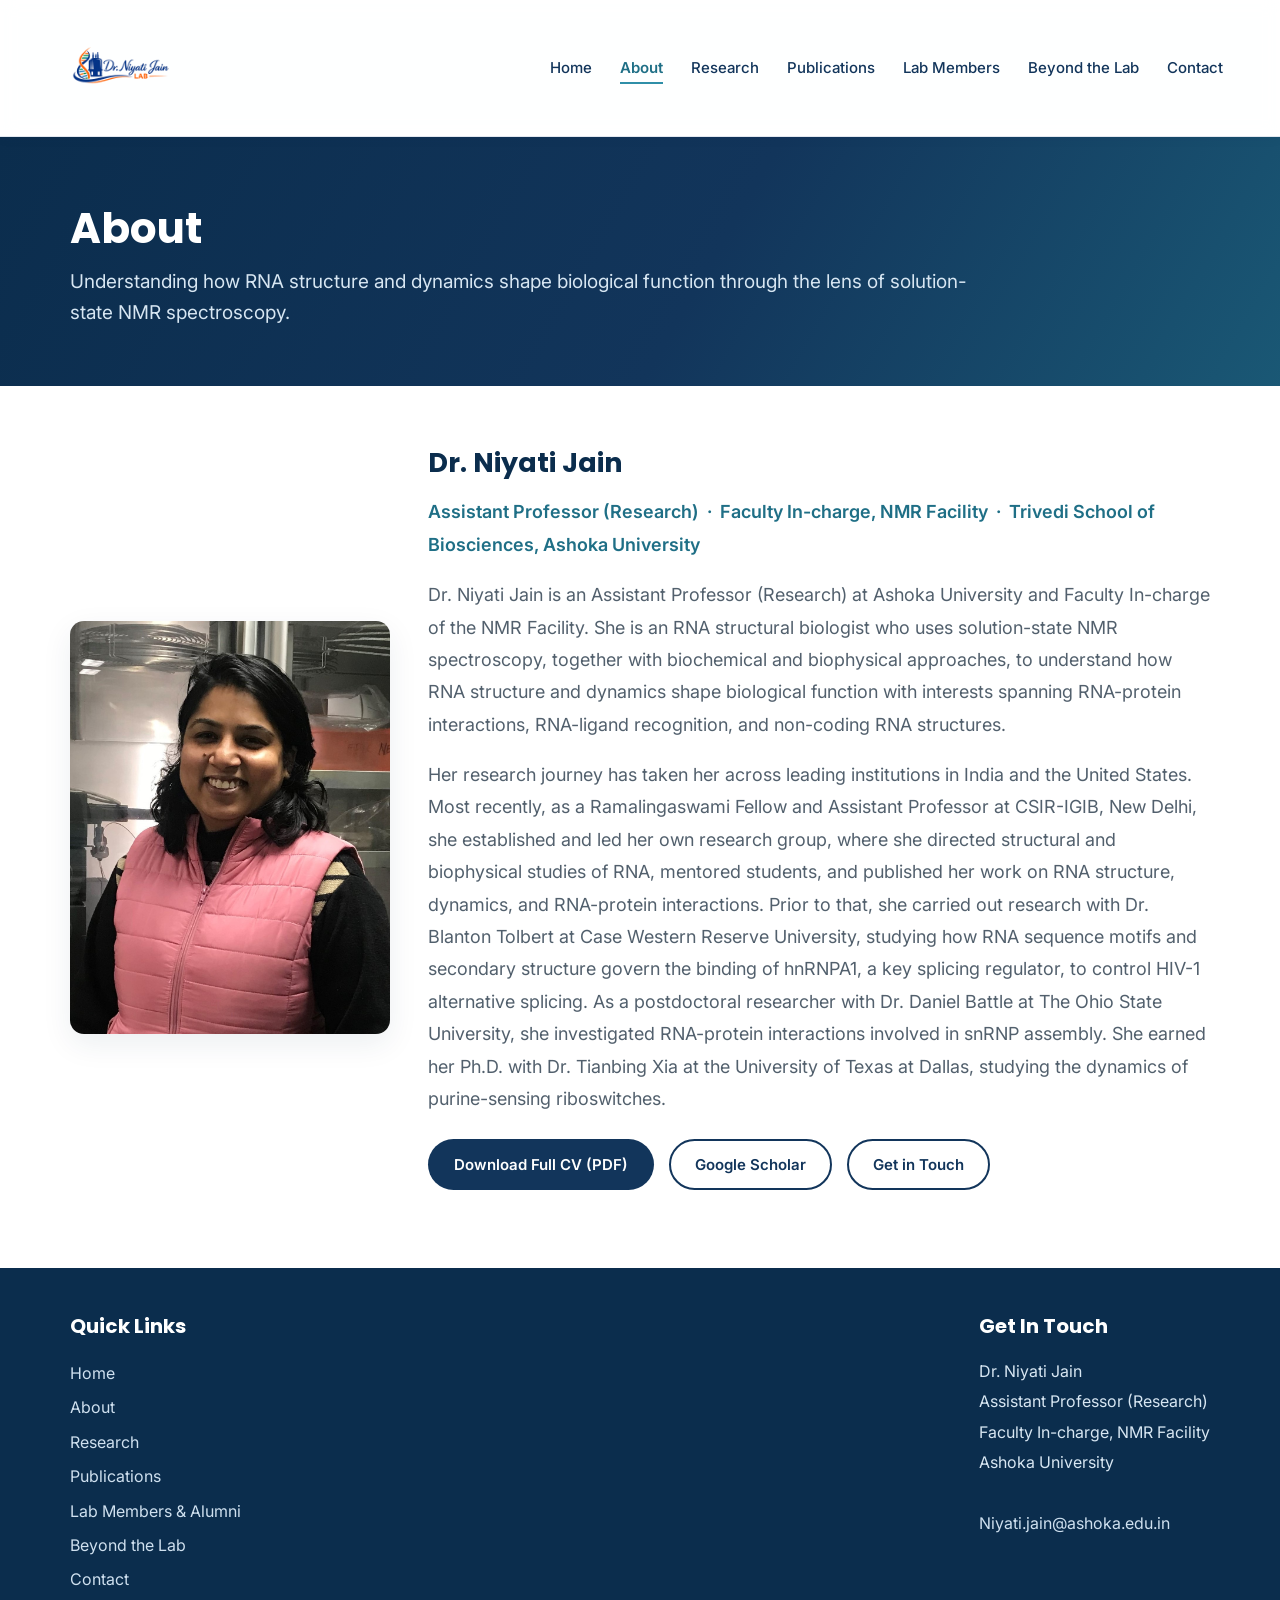
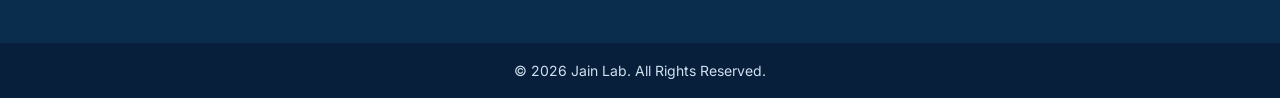
==== about.html @ 4490a468 "Home: keep structure left/side-by-side and make it responsively larger (up to 640px) Co-Authored-By:" ====
<!DOCTYPE html>
<html lang="en">

<head>
<meta charset="UTF-8">
<meta name="viewport" content="width=device-width, initial-scale=1.0">
<title>About | Jain Lab</title>
<meta name="description" content="About Dr. Niyati Jain, RNA structural biologist at Ashoka University using solution-state NMR spectroscopy to study RNA structure, dynamics, and RNA-protein interactions.">
<link rel="preconnect" href="https://fonts.googleapis.com">
<link rel="preconnect" href="https://fonts.gstatic.com" crossorigin>
<link href="https://fonts.googleapis.com/css2?family=Inter:wght@400;500;600&family=Poppins:wght@500;600;700&display=swap" rel="stylesheet">
<link rel="stylesheet" href="style.css?v=11">
</head>

<body>

<!-- TOP HEADER -->
<div class="top-header">
  <a class="logo" href="index.html"><img src="logo.png" alt="Jain Lab logo"></a>
  <nav class="navbar">
    <a href="index.html">Home</a>
    <a href="about.html" class="active">About</a>
    <a href="research.html">Research</a>
    <a href="publications.html">Publications</a>
    <a href="alumni.html">Lab Members</a>
    <a href="recreation.html">Beyond the Lab</a>
    <a href="contact.html">Contact</a>
  </nav>
</div>

<!-- PAGE HERO -->
<div class="page-hero">
  <h1>About</h1>
  <p>Understanding how RNA structure and dynamics shape biological function through the lens of solution-state NMR spectroscopy.</p>
</div>

<!-- PI PROFILE -->
<div class="section white">
  <div class="profile reveal">
    <img class="profile-photo" src="niyati.jpeg" alt="Dr. Niyati Jain">
    <div class="profile-text">
      <h2>Dr. Niyati Jain</h2>
      <p style="color:var(--accent-dark); font-weight:600; margin-top:-6px;">
        Assistant Professor (Research) &nbsp;·&nbsp; Faculty In-charge, NMR Facility &nbsp;·&nbsp;
        Trivedi School of Biosciences, Ashoka University
      </p>
      <p>
        Dr. Niyati Jain is an Assistant Professor (Research) at Ashoka University and Faculty In-charge
        of the NMR Facility. She is an RNA structural biologist who uses solution-state NMR spectroscopy,
        together with biochemical and biophysical approaches, to understand how RNA structure and dynamics
        shape biological function with interests spanning RNA-protein interactions, RNA-ligand recognition,
        and non-coding RNA structures.
      </p>
      <p>
        Her research journey has taken her across leading institutions in India and the United States.
        Most recently, as a Ramalingaswami Fellow and Assistant Professor at CSIR-IGIB, New Delhi, she
        established and led her own research group, where she directed structural and biophysical studies
        of RNA, mentored students, and published her work on RNA structure, dynamics, and RNA-protein
        interactions. Prior to that, she carried out research with Dr. Blanton Tolbert at Case Western
        Reserve University, studying how RNA sequence motifs and secondary structure govern the binding
        of hnRNPA1, a key splicing regulator, to control HIV-1 alternative splicing. As a postdoctoral
        researcher with Dr. Daniel Battle at The Ohio State University, she investigated RNA-protein
        interactions involved in snRNP assembly. She earned her Ph.D. with Dr. Tianbing Xia at the
        University of Texas at Dallas, studying the dynamics of purine-sensing riboswitches.
      </p>
      <p style="margin-top:24px;">
        <a class="btn" href="Niyati_Jain_CV.pdf" target="_blank" rel="noopener">Download Full CV (PDF)</a>
        &nbsp;
        <a class="btn-outline" href="https://scholar.google.com/citations?user=J4dXXCsAAAAJ&hl=en" target="_blank" rel="noopener">Google Scholar</a>
        &nbsp;
        <a class="btn-outline" href="contact.html">Get in Touch</a>
      </p>
    </div>
  </div>
</div>

<!-- FOOTER -->
<div class="footer">
  <div class="footer-inner">
    <div class="links" style="min-width:200px;">
      <h2>Quick Links</h2>
      <a href="index.html">Home</a>
      <a href="about.html">About</a>
      <a href="research.html">Research</a>
      <a href="publications.html">Publications</a>
      <a href="alumni.html">Lab Members &amp; Alumni</a>
      <a href="recreation.html">Beyond the Lab</a>
      <a href="contact.html">Contact</a>
    </div>
    <div style="max-width:420px;">
      <h2>Get In Touch</h2>
      <p style="line-height:1.9;">
        Dr. Niyati Jain<br>
        Assistant Professor (Research)<br>
        Faculty In-charge, NMR Facility<br>
        Ashoka University<br><br>
        <a href="mailto:Niyati.jain@ashoka.edu.in">Niyati.jain@ashoka.edu.in</a>
      </p>
    </div>
  </div>
</div>

<div class="copyright">© 2026 Jain Lab. All Rights Reserved.</div>

<script src="main.js"></script>
</body>
</html>
---- style.css ----
/* ============================================================
   JAIN Lab — Shared Stylesheet
   RNA Structural Biology | NMR Spectroscopy
   ============================================================ */

:root {
  --navy: #0b2d4d;
  --navy-2: #12355b;
  --deep: #071f3a;
  --accent: #2f8fa8;
  --accent-dark: #1f6f86;
  --bg: #f5f8fb;
  --card: #ffffff;
  --soft: #eef6f8;
  --line: #e2e8f0;
  --text: #1f2933;
  --muted: #52606d;
  --shadow: 0 10px 30px rgba(11, 45, 77, 0.08);
  --shadow-hover: 0 18px 40px rgba(11, 45, 77, 0.16);
  --radius: 14px;
}

* {
  box-sizing: border-box;
}

html {
  scroll-behavior: smooth;
}

body {
  font-family: 'Inter', 'Segoe UI', Arial, Helvetica, sans-serif;
  margin: 0;
  background-color: var(--bg);
  color: var(--text);
  line-height: 1.65;
  -webkit-font-smoothing: antialiased;
}

h1, h2, h3 {
  font-family: 'Poppins', 'Inter', 'Segoe UI', sans-serif;
  color: var(--navy);
  line-height: 1.25;
}

a {
  color: var(--accent-dark);
  transition: color 0.2s ease;
}

a:hover {
  color: var(--navy);
}

img {
  max-width: 100%;
}

/* -------------------- HEADER / NAV -------------------- */

.top-header {
  background-color: rgba(255, 255, 255, 0.92);
  backdrop-filter: saturate(180%) blur(8px);
  padding: 14px 45px;
  display: flex;
  align-items: center;
  justify-content: space-between;
  border-bottom: 1px solid var(--line);
  position: sticky;
  top: 0;
  z-index: 100;
  box-shadow: 0 2px 12px rgba(11, 45, 77, 0.04);
}

.top-header .logo img {
  height: 108px;
  width: auto;
  display: block;
}

.navbar {
  font-size: 15px;
  font-weight: 500;
  display: flex;
  flex-wrap: wrap;
  align-items: center;
  gap: 4px;
}

.navbar a {
  color: var(--navy-2);
  text-decoration: none;
  padding: 8px 12px;
  border-radius: 8px;
  position: relative;
  transition: color 0.2s ease, background 0.2s ease;
}

.navbar a::after {
  content: "";
  position: absolute;
  left: 12px;
  right: 12px;
  bottom: 4px;
  height: 2px;
  background: var(--accent);
  transform: scaleX(0);
  transform-origin: left;
  transition: transform 0.25s ease;
}

.navbar a:hover {
  color: var(--accent-dark);
}

.navbar a:hover::after,
.navbar a.active::after {
  transform: scaleX(1);
}

.navbar a.active {
  color: var(--accent-dark);
  font-weight: 600;
}

/* -------------------- HERO -------------------- */

.hero {
  background-image: linear-gradient(rgba(7, 31, 58, 0.78), rgba(7, 31, 58, 0.72)), url('nmr-background.jpeg');
  background-size: cover;
  background-position: center;
  color: white;
  padding: 130px 70px;
}

.hero h1 {
  margin: 0 0 18px;
  line-height: 1;
  font-weight: 400;
  white-space: nowrap;
}

/* "Jain" and "Lab" — same elegant white script, matching the logo lettering */
.hero h1 .script,
.hero h1 .lab {
  font-family: 'Great Vibes', cursive;
  font-size: clamp(70px, 12vw, 128px);
  font-weight: 400;
  color: #ffffff;
  text-shadow: 0 3px 16px rgba(0, 0, 0, 0.45);
}

.hero h1 .lab {
  margin-left: 12px;
}

/* Only "Jain Lab" inside the welcome heading uses the script; text stays navy */
.script-name {
  font-family: 'Great Vibes', cursive;
  font-weight: 400;
  font-size: 1.35em;
}

.hero h2 {
  font-size: 26px;
  font-weight: 400;
  color: #d7e6f2;
  margin: 0 0 22px;
}

.hero p {
  font-size: 21px;
  max-width: 850px;
  line-height: 1.75;
  color: #eaf2f9;
}

/* Compact hero for interior pages */

.page-hero {
  background: linear-gradient(120deg, var(--navy) 0%, var(--navy-2) 55%, var(--accent-dark) 130%);
  color: white;
  padding: 66px 70px 58px;
}

.page-hero h1 {
  color: white;
  font-size: 42px;
  margin: 0 0 10px;
}

.page-hero p {
  color: #d7e6f2;
  font-size: 19px;
  max-width: 900px;
  margin: 0;
}

/* -------------------- LAYOUT / SECTIONS -------------------- */

.section {
  padding: 60px 70px;
}

.section.white {
  background: var(--card);
}

.section-title {
  font-size: 30px;
  margin: 0 0 8px;
  display: inline-block;
}

.section-title::after {
  content: "";
  display: block;
  width: 60px;
  height: 4px;
  border-radius: 4px;
  background: var(--accent);
  margin-top: 10px;
}

.main-layout {
  display: flex;
  gap: 40px;
  padding: 65px 70px;
  background-color: var(--card);
  align-items: flex-start;
}

.main-content {
  flex: 1;
  min-width: 0;
}

/* -------------------- WELCOME / PROFILE -------------------- */

.profile {
  display: flex;
  gap: 38px;
  align-items: center;
  flex-wrap: wrap;
}

.profile-photo {
  width: 320px;
  border-radius: var(--radius);
  box-shadow: var(--shadow);
  flex-shrink: 0;
}

/* Rotating molecular structure that replaces the homepage photo */
.profile-structure {
  width: clamp(380px, 42vw, 640px);
  max-width: 100%;
  border-radius: var(--radius);
  box-shadow: var(--shadow);
  flex-shrink: 0;
  background: #ffffff;
  display: block;
}

.profile-text {
  flex: 1;
  min-width: 260px;
  font-size: 18px;
  line-height: 1.8;
  color: var(--muted);
}

.profile-text h2 {
  color: var(--navy);
  margin-top: 0;
}

/* -------------------- NEWS SIDEBAR -------------------- */

.news-sidebar {
  width: 320px;
  flex-shrink: 0;
  background: linear-gradient(180deg, var(--soft), #ffffff);
  border-top: 5px solid var(--accent);
  padding: 26px;
  border-radius: var(--radius);
  box-shadow: var(--shadow);
  position: sticky;
  top: 100px;
}

.news-sidebar h2 {
  margin-top: 0;
  color: var(--navy);
  font-size: 22px;
}

.news-item {
  margin-bottom: 20px;
  padding-bottom: 18px;
  border-bottom: 1px solid #d5e6ee;
}

.news-item:last-child {
  border-bottom: none;
  margin-bottom: 0;
  padding-bottom: 0;
}

.news-item h3 {
  margin: 0 0 6px;
  font-size: 17px;
  color: var(--navy);
}

.news-item p {
  font-size: 15px;
  line-height: 1.6;
  margin: 0;
  color: var(--muted);
}

/* -------------------- CARDS -------------------- */

.card-container {
  display: flex;
  flex-wrap: wrap;
  gap: 26px;
  margin-top: 28px;
}

.research-card {
  background: var(--card);
  padding: 28px;
  width: 285px;
  border-radius: var(--radius);
  border: 1px solid var(--line);
  box-shadow: var(--shadow);
  transition: transform 0.25s ease, box-shadow 0.25s ease;
  position: relative;
  overflow: hidden;
}

.research-card::before {
  content: "";
  position: absolute;
  top: 0;
  left: 0;
  width: 100%;
  height: 4px;
  background: linear-gradient(90deg, var(--accent), var(--navy-2));
}

.research-card:hover {
  transform: translateY(-6px);
  box-shadow: var(--shadow-hover);
}

.research-card h3 {
  margin-top: 6px;
  color: var(--navy);
}

.research-card p {
  color: var(--muted);
  font-size: 15.5px;
  margin-bottom: 0;
}

/* -------------------- PEOPLE / MEMBER CARDS -------------------- */

.people-grid {
  display: flex;
  flex-wrap: wrap;
  gap: 30px;
  margin-top: 26px;
}

.member-card {
  width: 230px;
  text-align: center;
  background: var(--card);
  border-radius: var(--radius);
  border: 1px solid var(--line);
  box-shadow: var(--shadow);
  padding: 26px 20px 22px;
  transition: transform 0.25s ease, box-shadow 0.25s ease;
}

.member-card:hover {
  transform: translateY(-6px);
  box-shadow: var(--shadow-hover);
}

.member-card img {
  width: 150px;
  height: 150px;
  object-fit: cover;
  border-radius: 50%;
  border: 4px solid var(--soft);
  box-shadow: 0 6px 18px rgba(11, 45, 77, 0.15);
}

.member-card h3 {
  margin: 16px 0 6px;
  font-size: 18px;
  color: var(--navy);
}

.member-card p {
  font-size: 14px;
  color: var(--muted);
  margin: 0;
  line-height: 1.55;
}

/* -------------------- GALLERY (recreation) -------------------- */

.gallery {
  display: grid;
  grid-template-columns: repeat(auto-fill, minmax(300px, 1fr));
  gap: 30px;
  margin-top: 30px;
}

.gallery-card {
  background: var(--card);
  border-radius: var(--radius);
  border: 1px solid var(--line);
  box-shadow: var(--shadow);
  overflow: hidden;
  transition: transform 0.25s ease, box-shadow 0.25s ease;
}

.gallery-card:hover {
  transform: translateY(-6px);
  box-shadow: var(--shadow-hover);
}

.gallery-card .photo {
  width: 100%;
  height: 240px;
  object-fit: cover;
  display: block;
}

.gallery-card .caption {
  padding: 20px 22px 24px;
}

.gallery-card .caption h3 {
  margin: 0 0 8px;
  font-size: 19px;
  color: var(--navy);
}

.gallery-card .caption p {
  margin: 0;
  color: var(--muted);
  font-size: 15px;
}

/* -------------------- PUBLICATIONS -------------------- */

.pub-item {
  background: var(--card);
  border: 1px solid var(--line);
  border-left: 5px solid var(--accent);
  border-radius: 12px;
  box-shadow: var(--shadow);
  padding: 24px 28px;
  margin-bottom: 22px;
  transition: box-shadow 0.25s ease, transform 0.25s ease;
}

.pub-item:hover {
  transform: translateX(4px);
  box-shadow: var(--shadow-hover);
}

.pub-item h3 {
  margin: 0 0 8px;
  font-size: 19px;
}

.pub-item .authors {
  color: var(--muted);
  font-size: 15px;
  margin: 0 0 6px;
}

.pub-item .venue {
  color: var(--accent-dark);
  font-weight: 600;
  font-size: 14px;
  margin: 0;
}

/* -------------------- BUTTONS -------------------- */

.btn {
  display: inline-block;
  background: var(--navy-2);
  color: white !important;
  padding: 12px 26px;
  border-radius: 30px;
  text-decoration: none;
  font-weight: 600;
  font-size: 15px;
  transition: background 0.2s ease, transform 0.2s ease;
}

.btn:hover {
  background: var(--accent-dark);
  transform: translateY(-2px);
}

.btn-outline {
  display: inline-block;
  border: 2px solid var(--navy-2);
  color: var(--navy-2) !important;
  padding: 10px 24px;
  border-radius: 30px;
  text-decoration: none;
  font-weight: 600;
  font-size: 15px;
  transition: all 0.2s ease;
}

.btn-outline:hover {
  background: var(--navy-2);
  color: white !important;
}

/* -------------------- CONTACT -------------------- */

.contact-grid {
  display: flex;
  flex-wrap: wrap;
  gap: 40px;
  margin-top: 30px;
}

.contact-card {
  flex: 1;
  min-width: 300px;
  background: var(--card);
  border: 1px solid var(--line);
  border-radius: var(--radius);
  box-shadow: var(--shadow);
  padding: 30px 32px;
}

.contact-card h3 {
  margin-top: 0;
  color: var(--navy);
}

.contact-card p {
  color: var(--muted);
  line-height: 1.8;
}

.social-links a {
  display: inline-block;
  margin-right: 14px;
  margin-top: 10px;
  padding: 9px 18px;
  border-radius: 24px;
  background: var(--soft);
  color: var(--navy-2);
  text-decoration: none;
  font-weight: 600;
  font-size: 14px;
  transition: all 0.2s ease;
}

.social-links a:hover {
  background: var(--navy-2);
  color: white;
}

/* Social links inside the dark footer: blend with the navy background */
.footer .social-links a {
  background: rgba(255, 255, 255, 0.10);
  color: #ffffff;
  border: 1px solid rgba(255, 255, 255, 0.22);
}

.footer .social-links a:hover {
  background: #ffffff;
  color: var(--navy);
  text-decoration: none;
}

/* -------------------- FOOTER -------------------- */

.footer {
  background-color: var(--navy);
  color: #d7e6f2;
  padding: 46px 70px;
}

.footer-inner {
  display: flex;
  justify-content: space-between;
  flex-wrap: wrap;
  gap: 45px;
}

.footer h2 {
  color: white;
  font-size: 20px;
  margin-top: 0;
}

.footer a {
  color: #cfe0ef;
  text-decoration: none;
}

.footer a:hover {
  color: white;
  text-decoration: underline;
}

.footer .links a {
  display: block;
  padding: 4px 0;
}

.copyright {
  background-color: var(--deep);
  color: #cfe0ef;
  padding: 16px;
  text-align: center;
  font-size: 14px;
}

/* -------------------- REVEAL ANIMATION -------------------- */

.reveal {
  opacity: 0;
  transform: translateY(24px);
  transition: opacity 0.6s ease, transform 0.6s ease;
}

.reveal.visible {
  opacity: 1;
  transform: translateY(0);
}

/* -------------------- RESPONSIVE -------------------- */

@media screen and (max-width: 900px) {
  .top-header {
    flex-direction: column;
    align-items: center;
    gap: 12px;
    padding: 14px 20px;
  }

  .navbar {
    justify-content: center;
  }

  .hero {
    padding: 90px 28px;
  }

  .hero h1 {
    font-size: 40px;
  }

  .hero h2 {
    font-size: 21px;
  }

  .hero p {
    font-size: 18px;
  }

  .page-hero,
  .section,
  .main-layout,
  .footer {
    padding-left: 26px;
    padding-right: 26px;
  }

  .main-layout {
    flex-direction: column;
  }

  .news-sidebar {
    width: 100%;
    position: relative;
    top: 0;
  }

  .profile {
    justify-content: center;
    text-align: center;
  }
}

@media screen and (max-width: 480px) {
  .hero h1 {
    font-size: 32px;
  }

  .research-card,
  .member-card {
    width: 100%;
  }
}
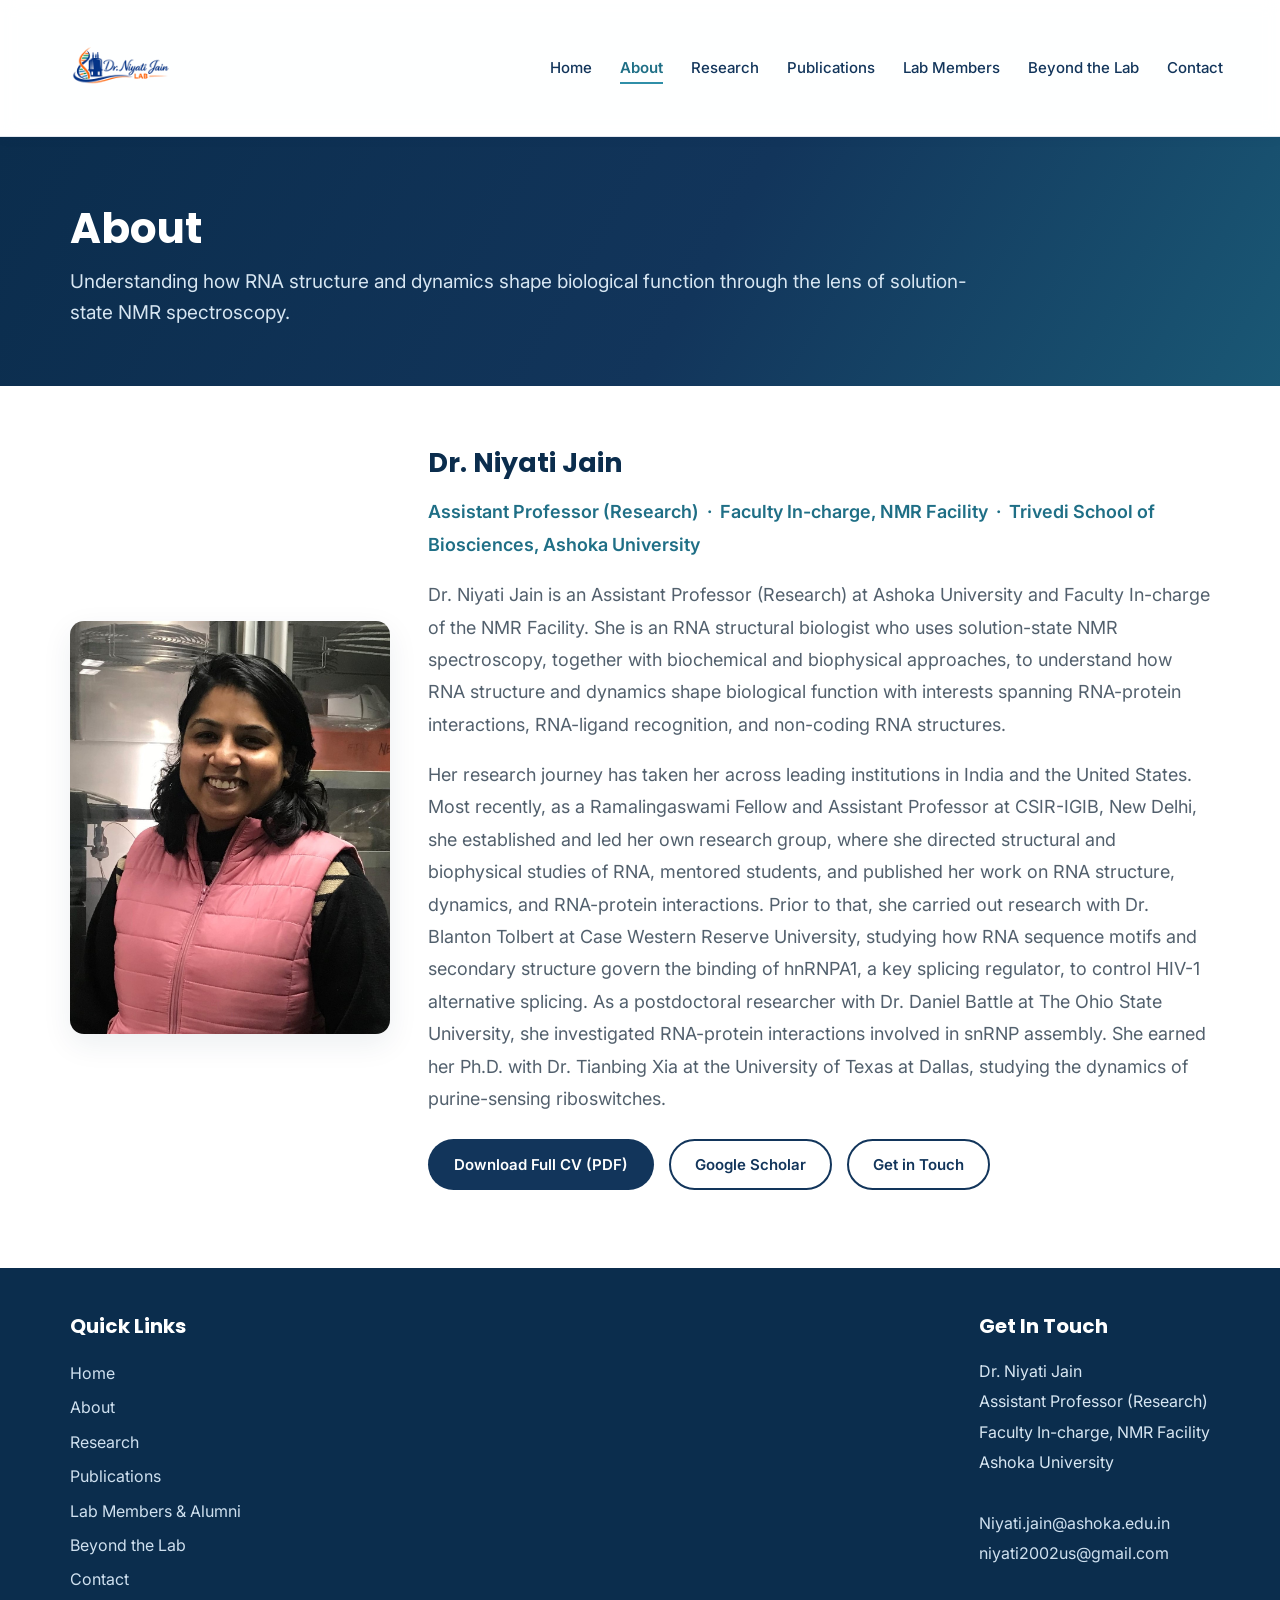
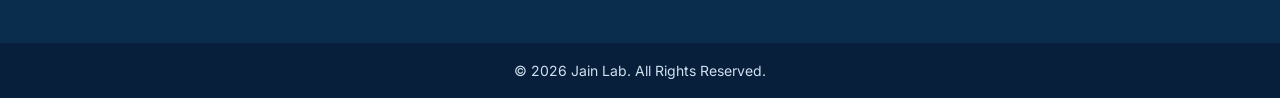
==== commit bbad3b8e: "Footer Get In Touch: add niyati2002us@gmail.com on all pages Co-Authored-By: Claude Opus 4.8 <norepl" ====
--- a/about.html
+++ b/about.html
@@ -9,7 +9,7 @@
 <link rel="preconnect" href="https://fonts.googleapis.com">
 <link rel="preconnect" href="https://fonts.gstatic.com" crossorigin>
 <link href="https://fonts.googleapis.com/css2?family=Inter:wght@400;500;600&family=Poppins:wght@500;600;700&display=swap" rel="stylesheet">
-<link rel="stylesheet" href="style.css?v=11">
+<link rel="stylesheet" href="style.css?v=13">
 </head>
 
 <body>
@@ -94,7 +94,8 @@
         Assistant Professor (Research)<br>
         Faculty In-charge, NMR Facility<br>
         Ashoka University<br><br>
-        <a href="mailto:Niyati.jain@ashoka.edu.in">Niyati.jain@ashoka.edu.in</a>
+        <a href="mailto:Niyati.jain@ashoka.edu.in">Niyati.jain@ashoka.edu.in</a><br>
+        <a href="mailto:niyati2002us@gmail.com">niyati2002us@gmail.com</a>
       </p>
     </div>
   </div>
--- a/style.css
+++ b/style.css
@@ -253,7 +253,10 @@
 
 /* Rotating molecular structure that replaces the homepage photo */
 .profile-structure {
-  width: clamp(380px, 42vw, 640px);
+  width: clamp(360px, 38vw, 640px);
+  aspect-ratio: 5 / 5;
+  object-fit: cover;
+  object-position: center;
   max-width: 100%;
   border-radius: var(--radius);
   box-shadow: var(--shadow);
@@ -262,9 +265,21 @@
   display: block;
 }
 
+/* Keep structure left + text right on desktop; stack only on narrower screens */
+@media screen and (max-width: 1100px) {
+  .profile {
+    flex-direction: column;
+    text-align: center;
+  }
+  .profile-structure {
+    width: 100%;
+    max-width: 480px;
+  }
+}
+
 .profile-text {
   flex: 1;
-  min-width: 260px;
+  min-width: 0;
   font-size: 18px;
   line-height: 1.8;
   color: var(--muted);
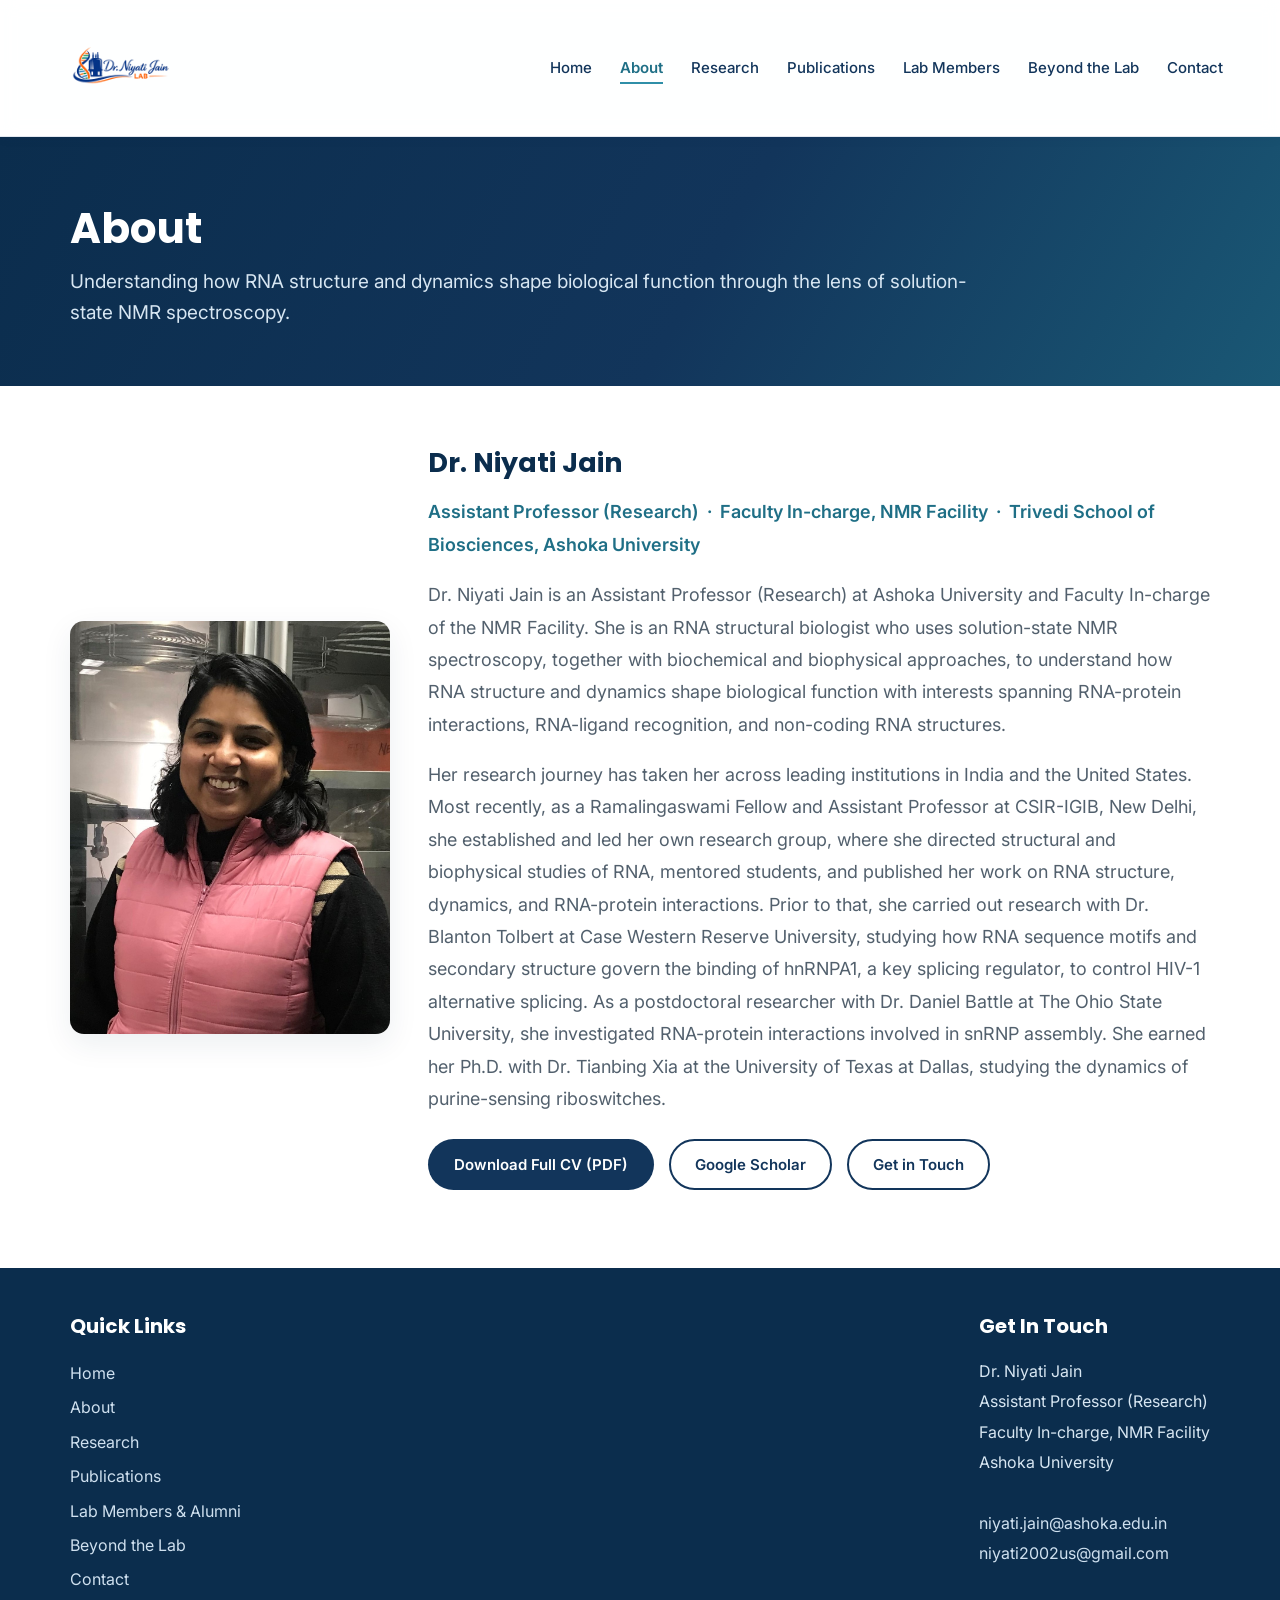
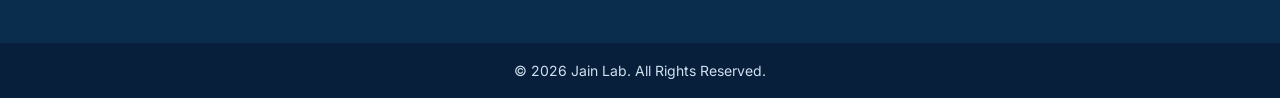
==== commit dda147d7: "Contact: "collaborations and use"; lowercase Ashoka email to niyati.jain@... Co-Authored-By: Claude " ====
--- a/about.html
+++ b/about.html
@@ -94,7 +94,7 @@
         Assistant Professor (Research)<br>
         Faculty In-charge, NMR Facility<br>
         Ashoka University<br><br>
-        <a href="mailto:Niyati.jain@ashoka.edu.in">Niyati.jain@ashoka.edu.in</a><br>
+        <a href="mailto:niyati.jain@ashoka.edu.in">niyati.jain@ashoka.edu.in</a><br>
         <a href="mailto:niyati2002us@gmail.com">niyati2002us@gmail.com</a>
       </p>
     </div>
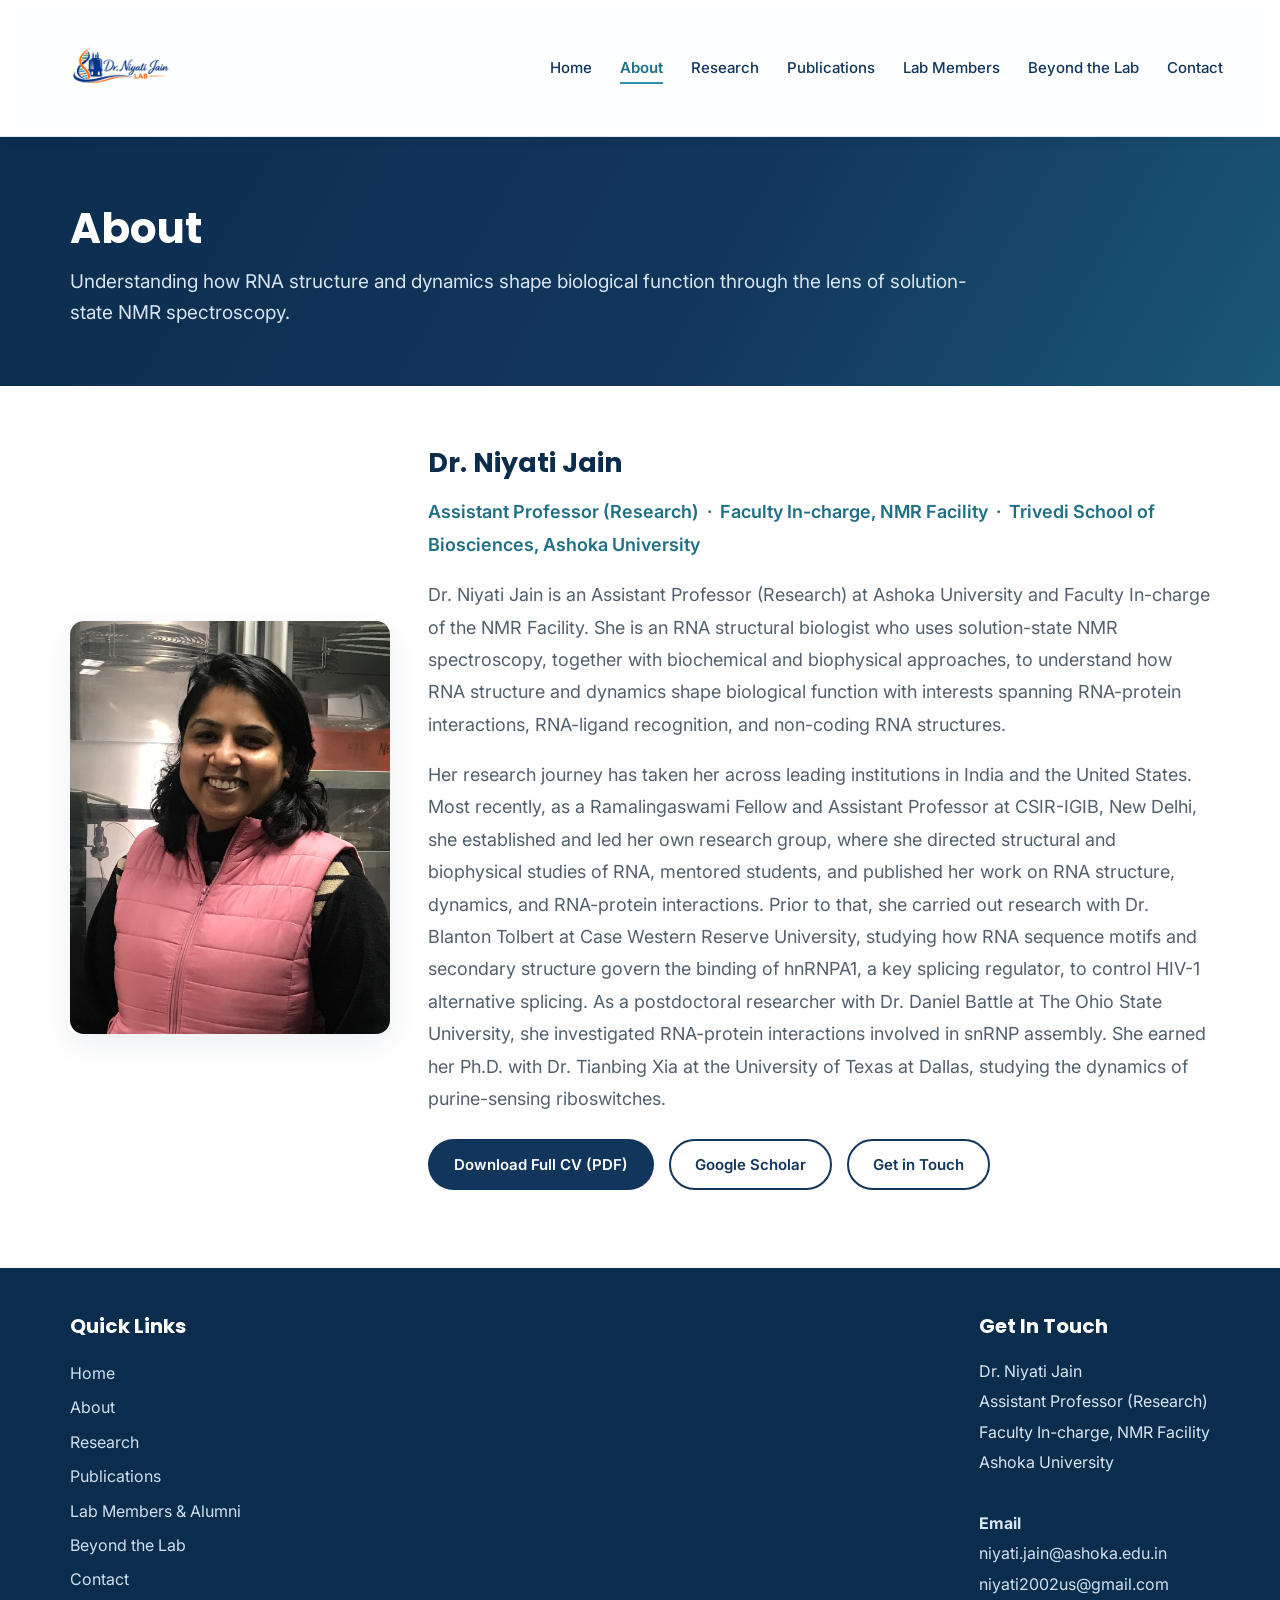
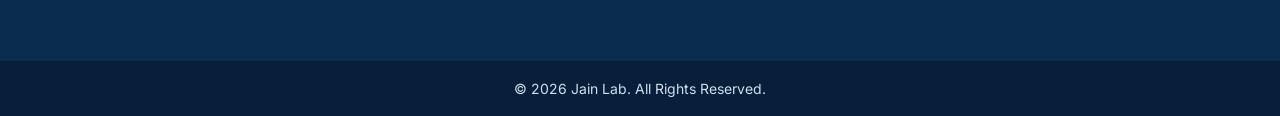
==== commit 847a16ce: "Footer: add "Email" label above the email addresses on all pages Co-Authored-By: Claude Opus 4.8 <no" ====
--- a/about.html
+++ b/about.html
@@ -94,6 +94,7 @@
         Assistant Professor (Research)<br>
         Faculty In-charge, NMR Facility<br>
         Ashoka University<br><br>
+        <strong>Email</strong><br>
         <a href="mailto:niyati.jain@ashoka.edu.in">niyati.jain@ashoka.edu.in</a><br>
         <a href="mailto:niyati2002us@gmail.com">niyati2002us@gmail.com</a>
       </p>
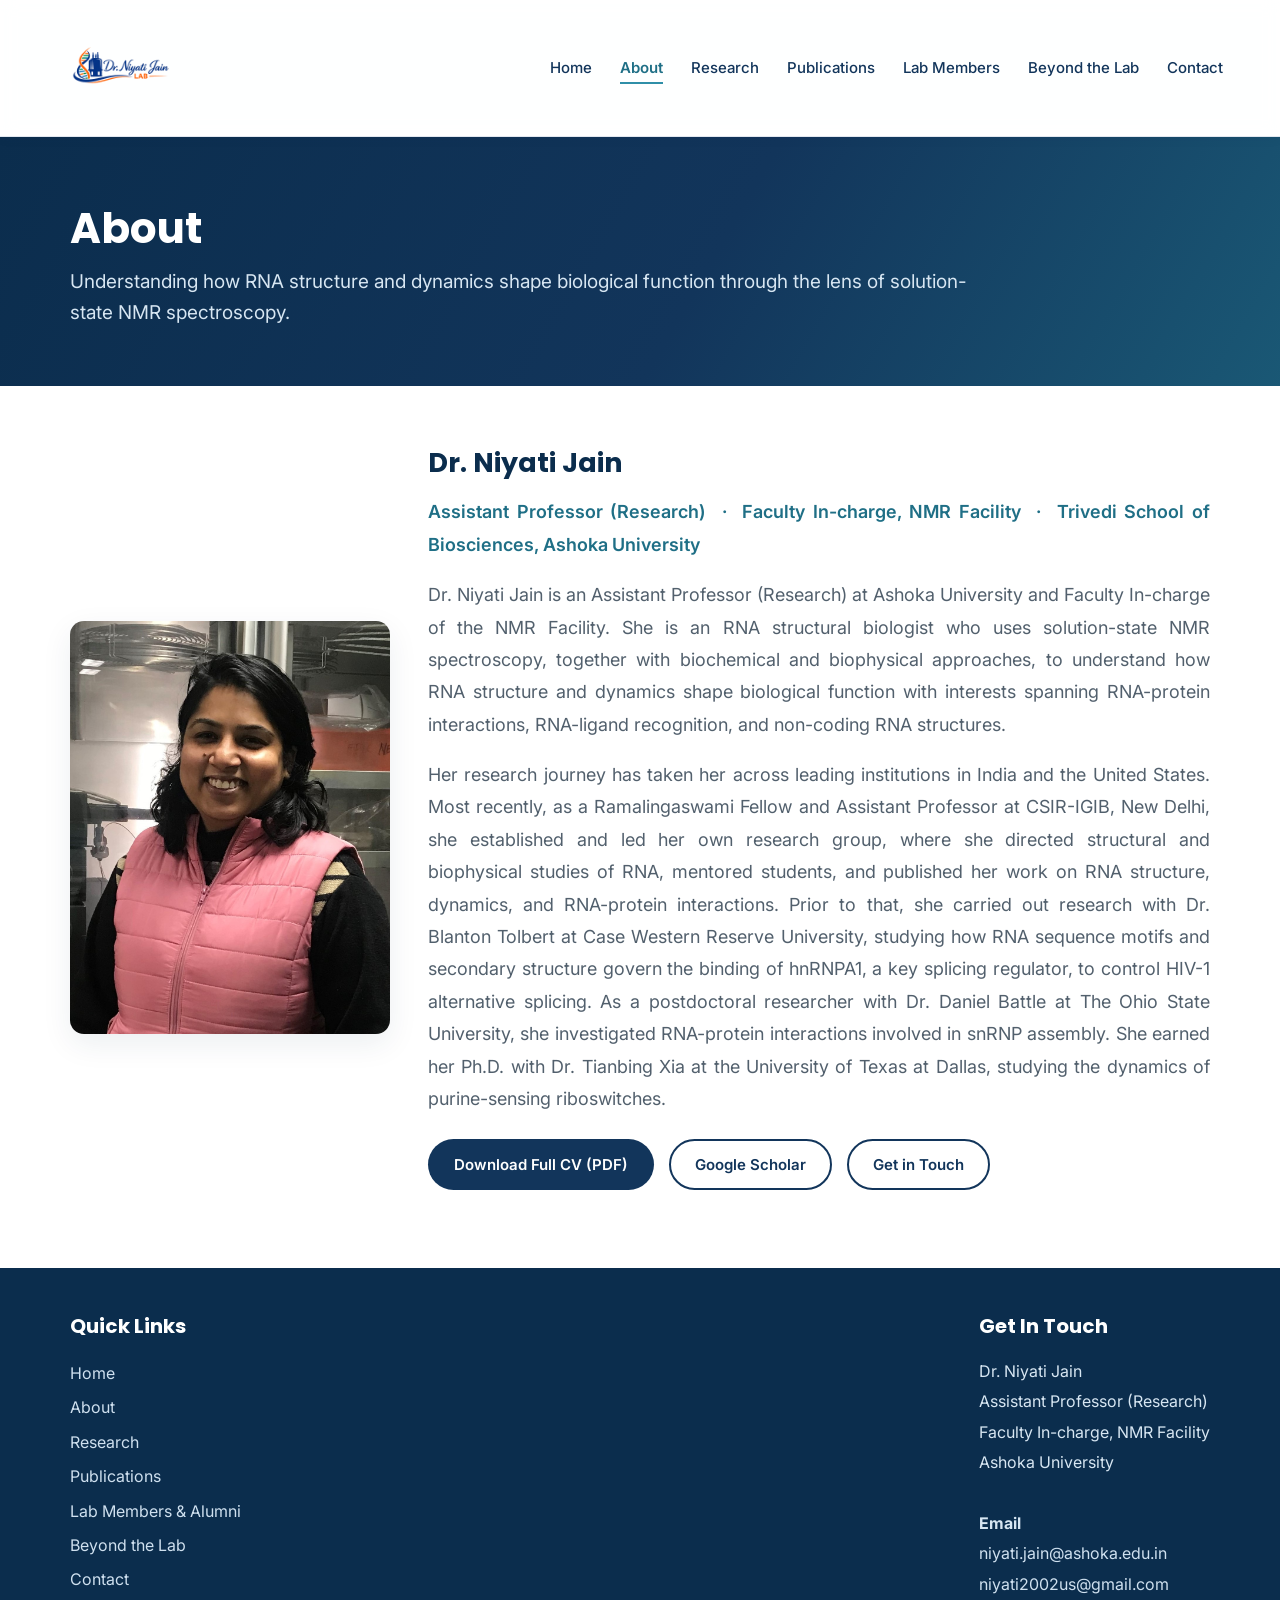
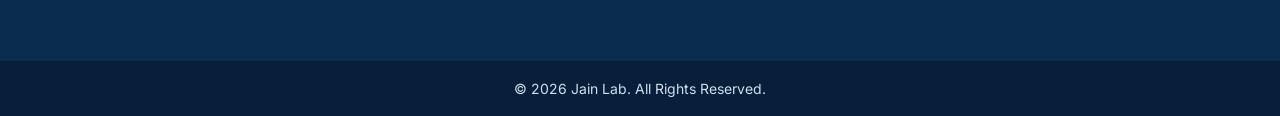
==== commit 84987e3f: "Home: justify the welcome paragraphs (Word-style alignment) Co-Authored-By: Claude Opus 4.8 <noreply" ====
--- a/about.html
+++ b/about.html
@@ -9,7 +9,7 @@
 <link rel="preconnect" href="https://fonts.googleapis.com">
 <link rel="preconnect" href="https://fonts.gstatic.com" crossorigin>
 <link href="https://fonts.googleapis.com/css2?family=Inter:wght@400;500;600&family=Poppins:wght@500;600;700&display=swap" rel="stylesheet">
-<link rel="stylesheet" href="style.css?v=13">
+<link rel="stylesheet" href="style.css?v=14">
 </head>
 
 <body>
--- a/style.css
+++ b/style.css
@@ -285,6 +285,10 @@
   color: var(--muted);
 }
 
+.profile-text p {
+  text-align: justify;
+}
+
 .profile-text h2 {
   color: var(--navy);
   margin-top: 0;
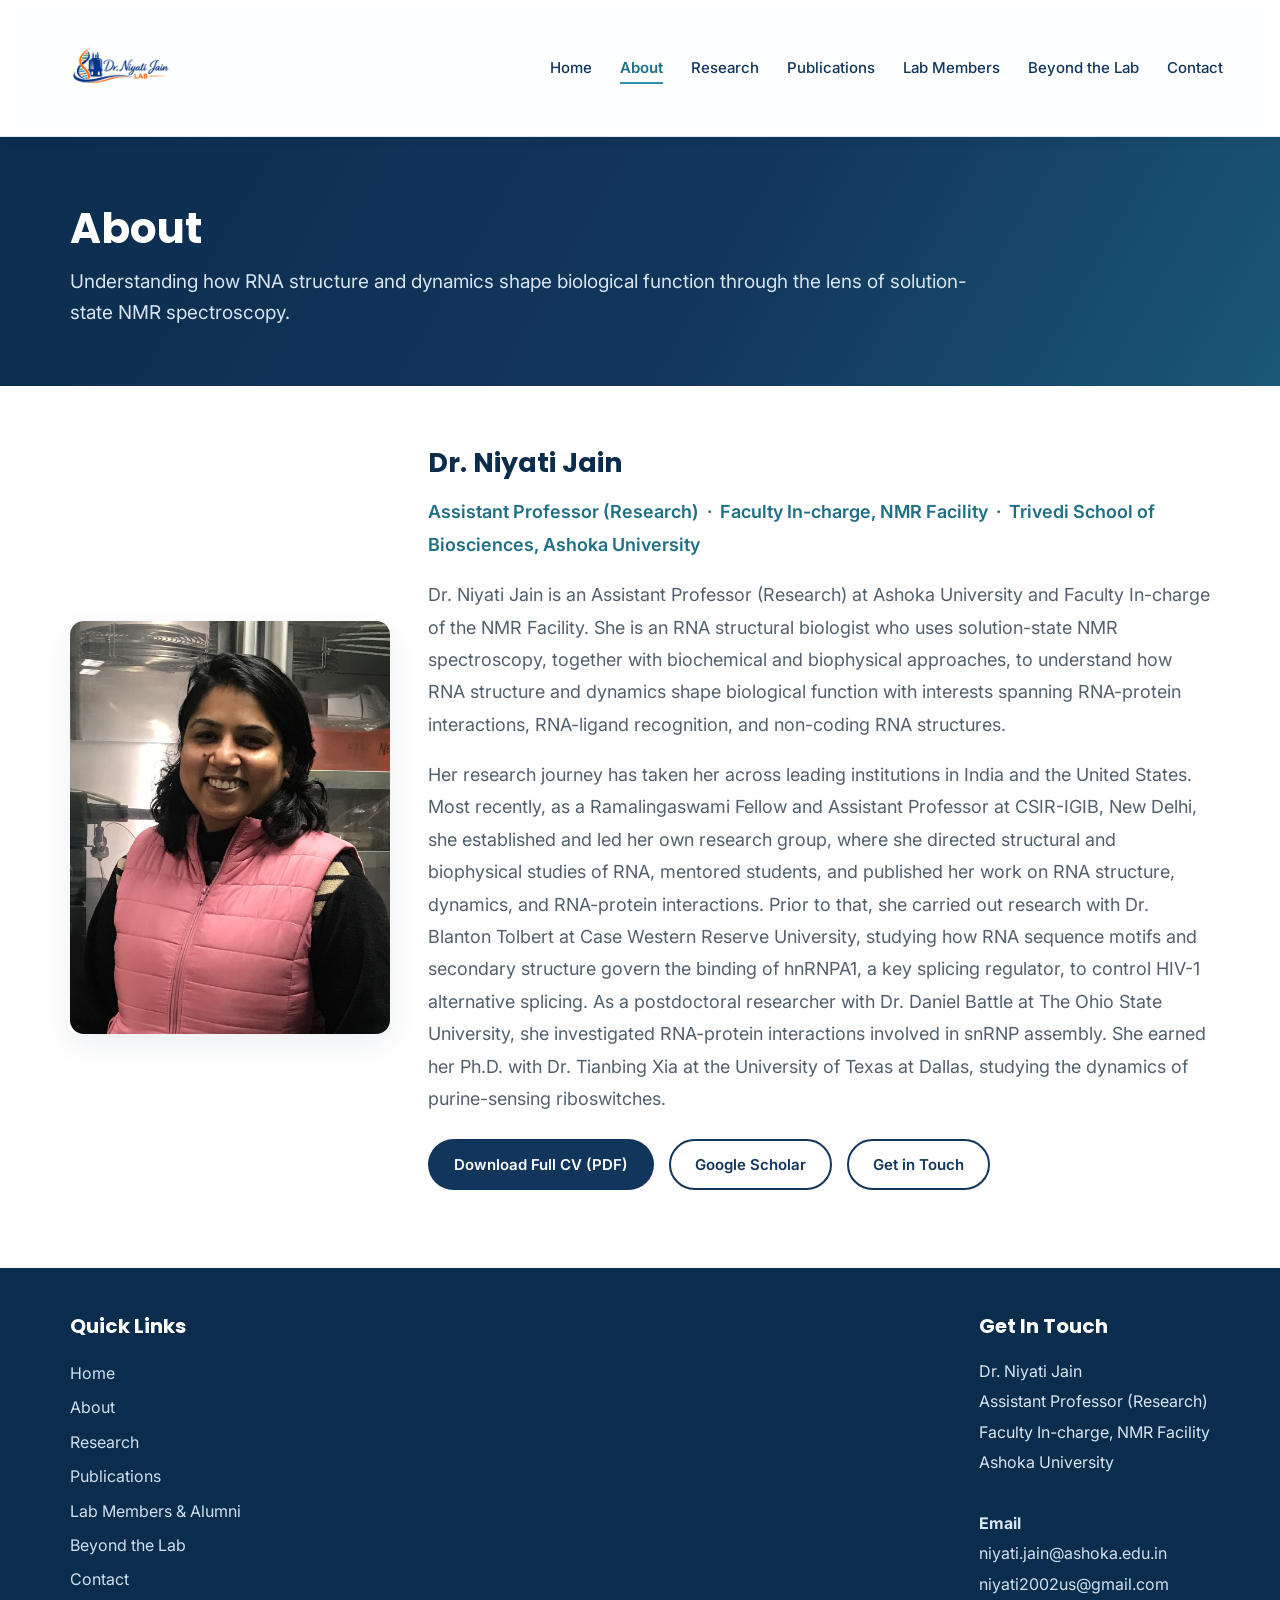
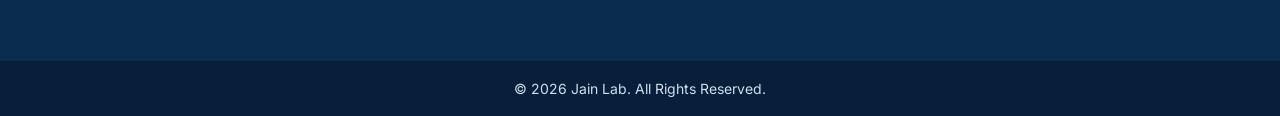
==== commit 0499f636: "Revert justified welcome text; back to left-aligned as before Co-Authored-By: Claude Opus 4.8 <norep" ====
--- a/about.html
+++ b/about.html
@@ -9,7 +9,7 @@
 <link rel="preconnect" href="https://fonts.googleapis.com">
 <link rel="preconnect" href="https://fonts.gstatic.com" crossorigin>
 <link href="https://fonts.googleapis.com/css2?family=Inter:wght@400;500;600&family=Poppins:wght@500;600;700&display=swap" rel="stylesheet">
-<link rel="stylesheet" href="style.css?v=14">
+<link rel="stylesheet" href="style.css?v=15">
 </head>
 
 <body>
--- a/style.css
+++ b/style.css
@@ -285,10 +285,6 @@
   color: var(--muted);
 }
 
-.profile-text p {
-  text-align: justify;
-}
-
 .profile-text h2 {
   color: var(--navy);
   margin-top: 0;
